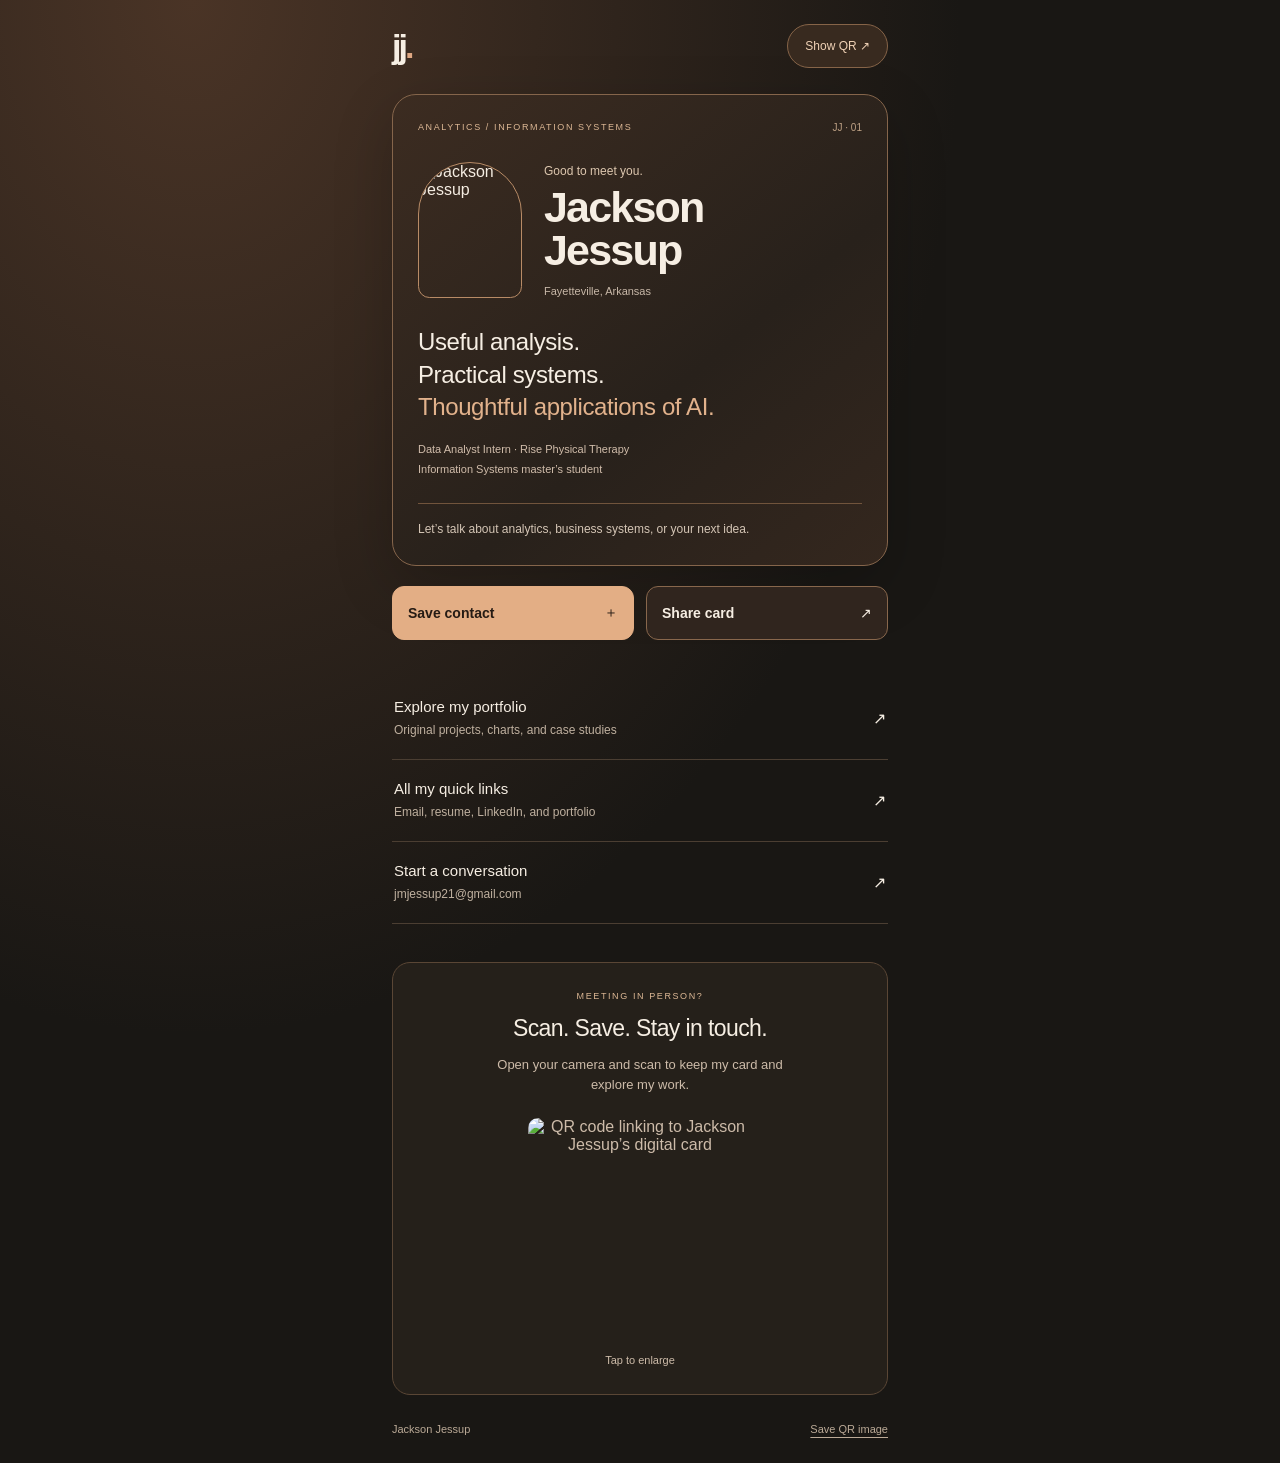
==== card.html @ a0086171 "Publish portfolio, quick links, and digital business card" ====
<!doctype html>
<html lang="en">
<head>
<meta charset="utf-8"><meta name="viewport" content="width=device-width,initial-scale=1,viewport-fit=cover">
<meta name="description" content="Meet Jackson Jessup. Analytics, information systems, and applied AI. Save my contact or explore my work.">
<meta name="theme-color" content="#211e1a"><meta name="apple-mobile-web-app-capable" content="yes"><meta name="apple-mobile-web-app-title" content="Jackson’s card">
<title>Jackson Jessup | Digital business card</title>
<link rel="icon" href="assets/favicon.svg" type="image/svg+xml"><link rel="apple-touch-icon" href="assets/card-icon.png"><link rel="manifest" href="card.webmanifest">
<link rel="stylesheet" href="card.css"><script src="card.js" defer></script>
</head>
<body>
<main>
<header class="mast"><a href="index.html" aria-label="Jackson Jessup portfolio">jj<span>.</span></a><button class="quick-qr" data-open-qr type="button">Show QR ↗</button></header>
<article class="business-card" aria-labelledby="card-name">
  <div class="card-top"><span class="eyebrow">ANALYTICS / INFORMATION SYSTEMS</span><span class="card-number" aria-hidden="true">JJ · 01</span></div>
  <div class="identity"><img src="assets/jackson-jessup-portrait.png" alt="Jackson Jessup" width="1229" height="1280"><div><p class="hello">Good to meet you.</p><h1 id="card-name">Jackson<br>Jessup</h1><p class="location">Fayetteville, Arkansas</p></div></div>
  <p class="statement">Useful analysis.<br>Practical systems.<br><em>Thoughtful applications of AI.</em></p>
  <p class="context">Data Analyst Intern · Rise Physical Therapy<br>Information Systems master’s student</p>
  <div class="card-rule"></div><p class="availability">Let’s talk about analytics, business systems, or your next idea.</p>
</article>
<div class="actions"><a class="button primary" href="assets/Jackson-Jessup.vcf">Save contact <span aria-hidden="true">＋</span></a><button class="button secondary" id="share-card" type="button">Share card <span aria-hidden="true">↗</span></button></div>
<p id="share-status" class="status" role="status"></p>
<nav class="destinations" aria-label="Jackson’s professional links"><a href="index.html#work"><span><strong>Explore my portfolio</strong><small>Original projects, charts, and case studies</small></span><span aria-hidden="true">↗</span></a><a href="links.html"><span><strong>All my quick links</strong><small>Email, resume, LinkedIn, and portfolio</small></span><span aria-hidden="true">↗</span></a><a href="mailto:jmjessup21@gmail.com"><span><strong>Start a conversation</strong><small>jmjessup21@gmail.com</small></span><span aria-hidden="true">↗</span></a></nav>
<section class="scan" aria-labelledby="scan-title"><div><p class="eyebrow">MEETING IN PERSON?</p><h2 id="scan-title">Scan. Save. Stay in touch.</h2><p>Open your camera and scan to keep my card and explore my work.</p></div><button id="show-qr" data-open-qr class="qr-button" aria-label="Enlarge the QR code"><img src="assets/card-qr.svg" width="224" height="224" alt="QR code linking to Jackson Jessup’s digital card"><span>Tap to enlarge</span></button></section>
<footer><span>Jackson Jessup</span><a href="assets/card-qr.png" download="Jackson-Jessup-QR.png">Save QR image</a></footer>
</main>
<dialog id="qr-dialog" aria-labelledby="qr-title"><button id="close-qr" class="close" aria-label="Close enlarged QR code">×</button><p class="eyebrow">JACKSON JESSUP</p><h2 id="qr-title">Let’s connect.</h2><img src="assets/card-qr.svg" width="320" height="320" alt="Scan to open Jackson’s digital business card"><p>Scan with your phone’s camera.<br>Then tap <strong>Save contact.</strong></p><a href="assets/card-qr.png" download="Jackson-Jessup-QR.png">Save this QR image</a></dialog>
</body></html>
---- card.css ----
:root{color-scheme:dark;font-family:Arial,Helvetica,sans-serif;color:#f6eee3;background:#191714;font-synthesis:none}*{box-sizing:border-box}body{margin:0;background:radial-gradient(ellipse at 15% 0,#4a3426 0,transparent 50%);min-height:100svh}a{color:inherit;text-decoration:none}button{font:inherit;cursor:pointer}main{max-width:540px;margin:auto;padding:24px 22px max(28px,env(safe-area-inset-bottom))}.mast{display:flex;align-items:center;justify-content:space-between;margin-bottom:26px}.mast>a{font-size:34px;font-weight:bold;letter-spacing:-3px}.mast>a span{color:#dfa782}.mast>span{color:#baa894;font-size:10px;letter-spacing:1.8px}.business-card{border:1px solid #85654b;background:linear-gradient(140deg,#3c2c21,#28211b 60%,#34271e);border-radius:24px;padding:25px;box-shadow:0 20px 60px #0003}.card-top{display:flex;justify-content:space-between;align-items:center;gap:10px}.eyebrow{font-size:9px;letter-spacing:1.6px;line-height:1.6;color:#ddb895;margin:0}.card-number{font-size:10px;color:#bda084;white-space:nowrap}.identity{display:grid;grid-template-columns:104px 1fr;gap:22px;align-items:center;margin-top:28px}.identity img{width:104px;height:136px;object-fit:cover;object-position:center 28%;border-radius:55px 55px 12px 12px;border:1px solid #b88b66}.hello{font-size:12px;color:#ddc7af;margin:0 0 8px}h1{font-size:43px;letter-spacing:-1.8px;line-height:1.02;margin:0;font-weight:600}.location{font-size:11px;color:#c8b8a8;margin:12px 0 0}.statement{font-size:24px;line-height:1.34;letter-spacing:-.4px;margin:28px 0 17px}.statement em{font-style:normal;color:#e2b28c}.context{font-size:11px;line-height:1.8;color:#d1bdab}.card-rule{height:1px;background:#71543c;margin-top:24px}.availability{font-size:12px;line-height:1.6;color:#d4c5b5;margin:16px 0 0}.actions{display:grid;grid-template-columns:1fr 1fr;gap:12px;margin-top:20px}.button{display:flex;justify-content:space-between;align-items:center;min-height:54px;border:1px solid #88674c;border-radius:12px;padding:15px;font-size:14px;font-weight:bold}.primary{background:#e3ae85;color:#251b14;border-color:#e3ae85}.secondary{background:#30251e;color:#f6eee3}.button:hover{filter:brightness(1.12)}.status{font-size:12px;line-height:1.5;min-height:18px;color:#dfbf9f;margin:10px 0}.destinations{display:grid;gap:0}.destinations>a{display:flex;align-items:center;justify-content:space-between;gap:10px;padding:20px 2px;border-bottom:1px solid #4b3e32;min-height:80px}.destinations strong{display:block;font-size:15px;font-weight:500}.destinations small{display:block;color:#bfb09f;font-size:12px;margin-top:6px;line-height:1.5}.scan{text-align:center;margin-top:38px;padding:26px 18px;background:#25201a;border-radius:18px;border:1px solid #5a4635}h2{font-size:23px;line-height:1.2;letter-spacing:-.6px;font-weight:500;margin:12px 0}.scan p:not(.eyebrow){font-size:13px;line-height:1.6;color:#cdbba9;max-width:290px;margin:12px auto 22px}.qr-button{padding:0;background:none;border:0;color:#cdbba9}.qr-button img{display:block;width:224px;max-width:100%;height:auto;border-radius:10px}.qr-button span{display:block;font-size:11px;margin-top:12px}footer{display:flex;justify-content:space-between;gap:14px;color:#bbaa97;font-size:11px;margin-top:28px}footer a{text-decoration:underline;text-underline-offset:4px}dialog{max-width:min(92vw,420px);width:420px;position:fixed;border:1px solid #937457;border-radius:22px;background:#282019;color:#f6eee3;text-align:center;padding:34px 22px}dialog::backdrop{background:#000c}dialog img{width:100%;height:auto;display:block;border-radius:12px;margin-top:20px}dialog p{line-height:1.6;font-size:14px}dialog>a{text-decoration:underline;font-size:13px}.close{position:absolute;top:8px;right:8px;width:44px;height:44px;border:0;border-radius:50%;background:transparent;color:#eedbc6;font-size:28px}a:focus-visible,button:focus-visible{outline:3px solid #f9dfb7;outline-offset:5px}@media(max-width:360px){main{padding:20px 14px}.business-card{padding:20px}.identity{grid-template-columns:84px 1fr;gap:17px}.identity img{width:84px;height:118px}h1{font-size:37px}.card-number{display:none}.statement{font-size:21px}.button{font-size:12px;padding:13px}}

.quick-qr{color:#efd1b5;background:#382a1f;border:1px solid #866448;border-radius:24px;padding:12px 17px;min-height:44px;font-size:12px}
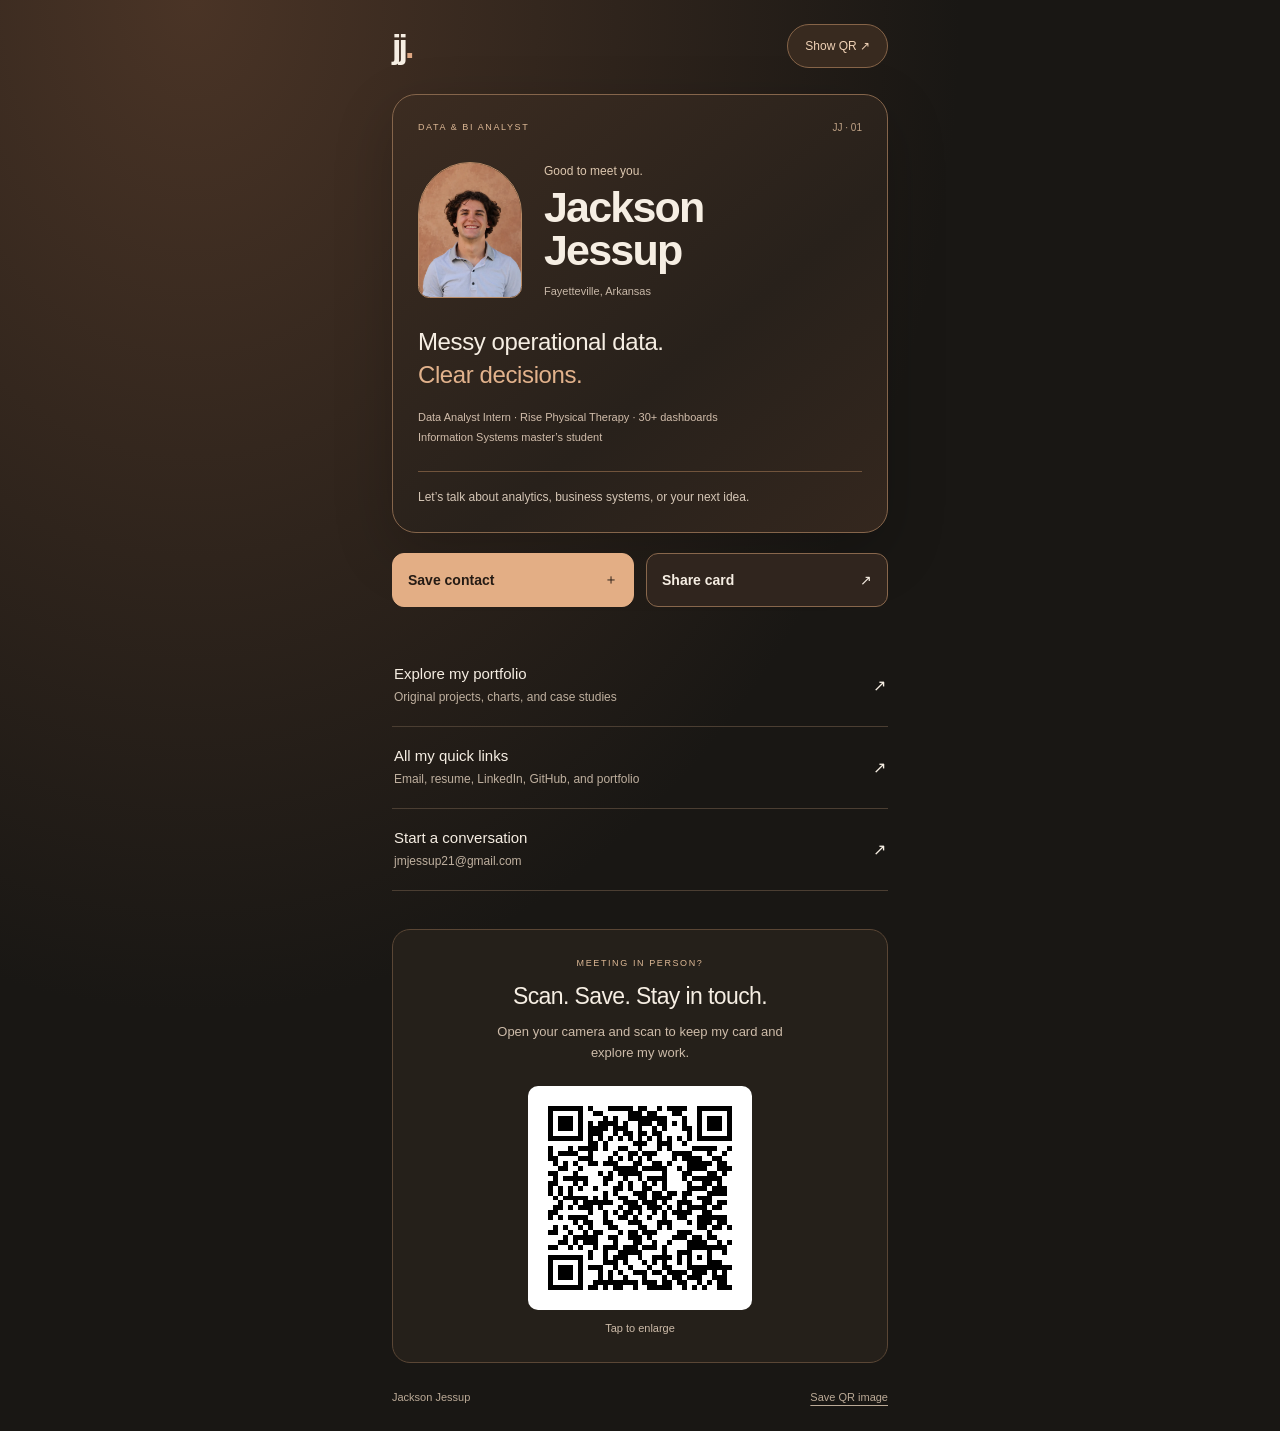
==== commit bc5f5ed4: "Reposition portfolio around results: finding-first cards, one-page resume, social previews - Hero le" ====
--- a/card.html
+++ b/card.html
@@ -5,6 +5,12 @@
 <meta name="description" content="Meet Jackson Jessup. Analytics, information systems, and applied AI. Save my contact or explore my work.">
 <meta name="theme-color" content="#211e1a"><meta name="apple-mobile-web-app-capable" content="yes"><meta name="apple-mobile-web-app-title" content="Jackson’s card">
 <title>Jackson Jessup | Digital business card</title>
+<link rel="canonical" href="https://jmjessup21.github.io/jackson-jessup-portfolio/card.html">
+<meta property="og:type" content="website"><meta property="og:site_name" content="Jackson Jessup">
+<meta property="og:title" content="Jackson Jessup | Digital business card"><meta property="og:description" content="Save my contact or explore my work. Data &amp; BI Analyst, 30+ dashboards shipped.">
+<meta property="og:url" content="https://jmjessup21.github.io/jackson-jessup-portfolio/card.html"><meta property="og:image" content="https://jmjessup21.github.io/jackson-jessup-portfolio/assets/og-image.jpg">
+<meta property="og:image:width" content="1200"><meta property="og:image:height" content="630">
+<meta name="twitter:card" content="summary_large_image">
 <link rel="icon" href="assets/favicon.svg" type="image/svg+xml"><link rel="apple-touch-icon" href="assets/card-icon.png"><link rel="manifest" href="card.webmanifest">
 <link rel="stylesheet" href="card.css"><script src="card.js" defer></script>
 </head>
@@ -12,15 +18,15 @@
 <main>
 <header class="mast"><a href="index.html" aria-label="Jackson Jessup portfolio">jj<span>.</span></a><button class="quick-qr" data-open-qr type="button">Show QR ↗</button></header>
 <article class="business-card" aria-labelledby="card-name">
-  <div class="card-top"><span class="eyebrow">ANALYTICS / INFORMATION SYSTEMS</span><span class="card-number" aria-hidden="true">JJ · 01</span></div>
-  <div class="identity"><img src="assets/jackson-jessup-portrait.png" alt="Jackson Jessup" width="1229" height="1280"><div><p class="hello">Good to meet you.</p><h1 id="card-name">Jackson<br>Jessup</h1><p class="location">Fayetteville, Arkansas</p></div></div>
-  <p class="statement">Useful analysis.<br>Practical systems.<br><em>Thoughtful applications of AI.</em></p>
-  <p class="context">Data Analyst Intern · Rise Physical Therapy<br>Information Systems master’s student</p>
+  <div class="card-top"><span class="eyebrow">DATA &amp; BI ANALYST</span><span class="card-number" aria-hidden="true">JJ · 01</span></div>
+  <div class="identity"><img src="assets/jackson-jessup-portrait-900.webp" alt="Jackson Jessup" width="900" height="937"><div><p class="hello">Good to meet you.</p><h1 id="card-name">Jackson<br>Jessup</h1><p class="location">Fayetteville, Arkansas</p></div></div>
+  <p class="statement">Messy operational data.<br><em>Clear decisions.</em></p>
+  <p class="context">Data Analyst Intern · Rise Physical Therapy · 30+ dashboards<br>Information Systems master’s student</p>
   <div class="card-rule"></div><p class="availability">Let’s talk about analytics, business systems, or your next idea.</p>
 </article>
 <div class="actions"><a class="button primary" href="assets/Jackson-Jessup.vcf">Save contact <span aria-hidden="true">＋</span></a><button class="button secondary" id="share-card" type="button">Share card <span aria-hidden="true">↗</span></button></div>
 <p id="share-status" class="status" role="status"></p>
-<nav class="destinations" aria-label="Jackson’s professional links"><a href="index.html#work"><span><strong>Explore my portfolio</strong><small>Original projects, charts, and case studies</small></span><span aria-hidden="true">↗</span></a><a href="links.html"><span><strong>All my quick links</strong><small>Email, resume, LinkedIn, and portfolio</small></span><span aria-hidden="true">↗</span></a><a href="mailto:jmjessup21@gmail.com"><span><strong>Start a conversation</strong><small>jmjessup21@gmail.com</small></span><span aria-hidden="true">↗</span></a></nav>
+<nav class="destinations" aria-label="Jackson’s professional links"><a href="index.html#work"><span><strong>Explore my portfolio</strong><small>Original projects, charts, and case studies</small></span><span aria-hidden="true">↗</span></a><a href="links.html"><span><strong>All my quick links</strong><small>Email, resume, LinkedIn, GitHub, and portfolio</small></span><span aria-hidden="true">↗</span></a><a href="mailto:jmjessup21@gmail.com"><span><strong>Start a conversation</strong><small>jmjessup21@gmail.com</small></span><span aria-hidden="true">↗</span></a></nav>
 <section class="scan" aria-labelledby="scan-title"><div><p class="eyebrow">MEETING IN PERSON?</p><h2 id="scan-title">Scan. Save. Stay in touch.</h2><p>Open your camera and scan to keep my card and explore my work.</p></div><button id="show-qr" data-open-qr class="qr-button" aria-label="Enlarge the QR code"><img src="assets/card-qr.svg" width="224" height="224" alt="QR code linking to Jackson Jessup’s digital card"><span>Tap to enlarge</span></button></section>
 <footer><span>Jackson Jessup</span><a href="assets/card-qr.png" download="Jackson-Jessup-QR.png">Save QR image</a></footer>
 </main>
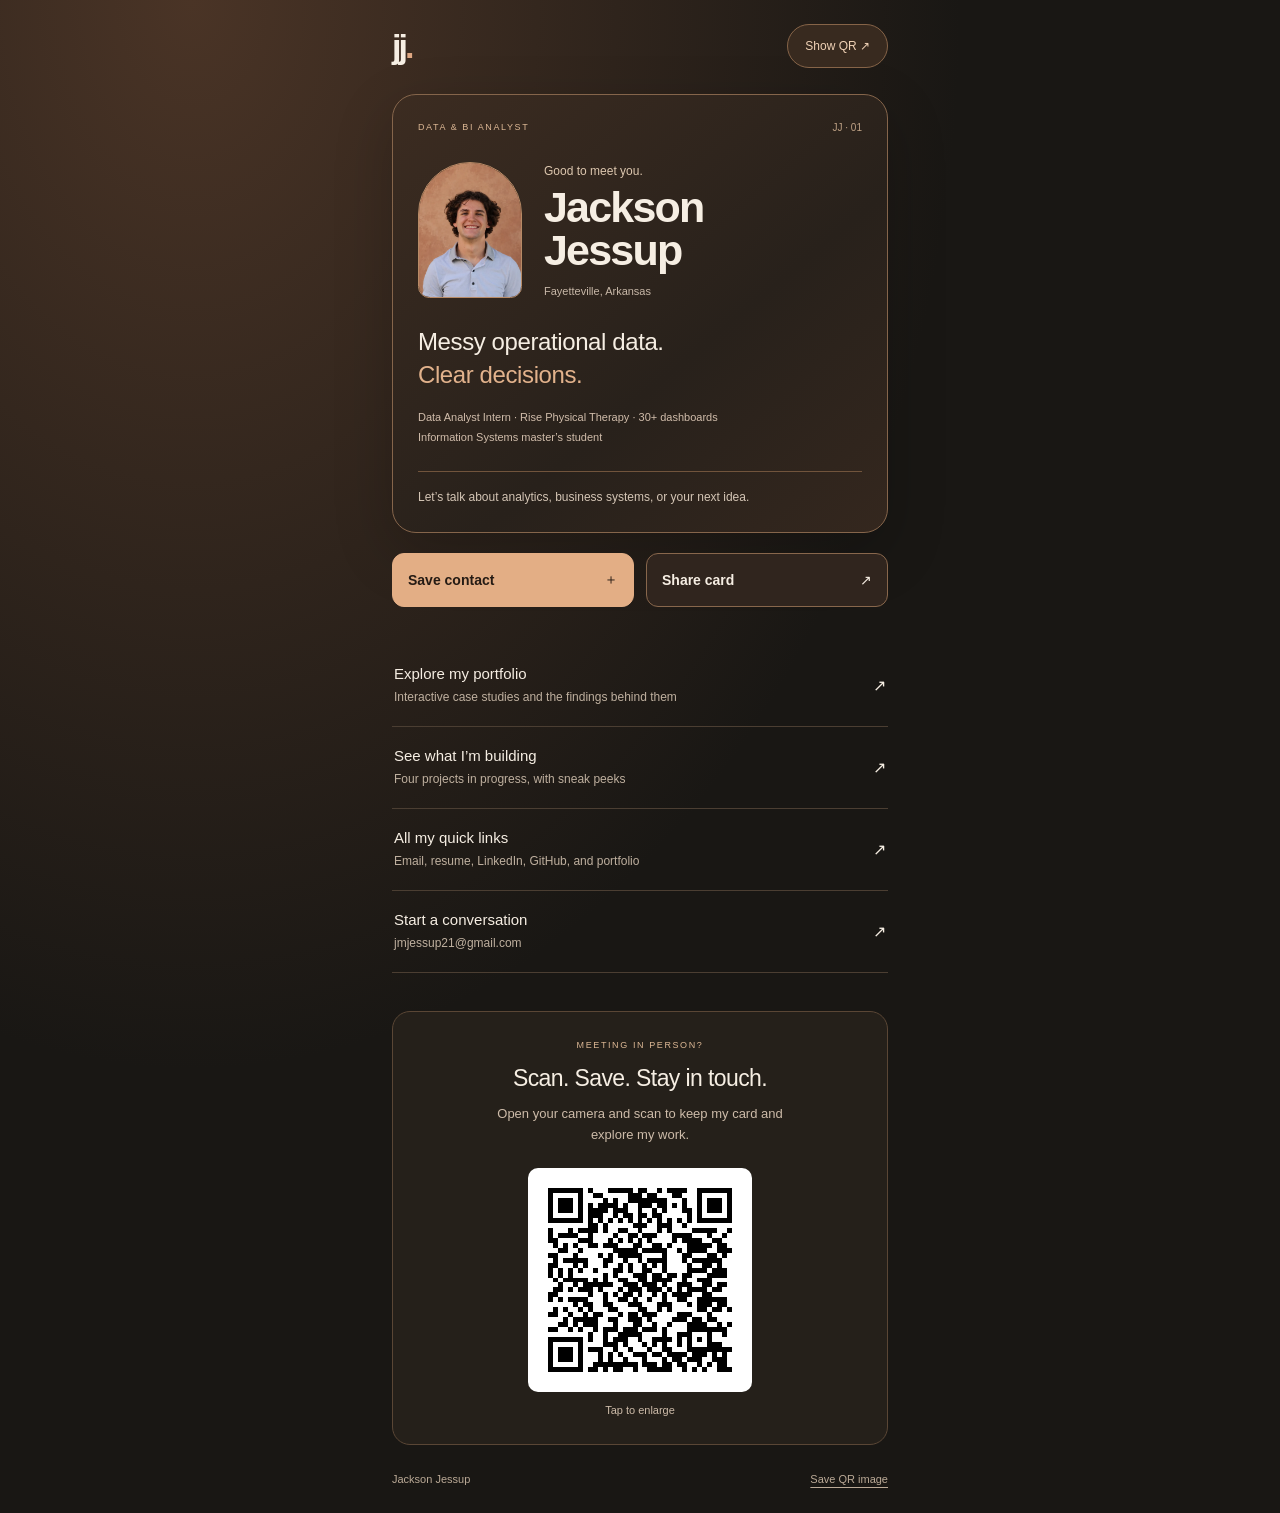
==== commit 16dcc821: "Turn Selected Work into a guided, interactive path - Numbered six-stop story path with a connecting " ====
--- a/card.html
+++ b/card.html
@@ -26,7 +26,7 @@
 </article>
 <div class="actions"><a class="button primary" href="assets/Jackson-Jessup.vcf">Save contact <span aria-hidden="true">＋</span></a><button class="button secondary" id="share-card" type="button">Share card <span aria-hidden="true">↗</span></button></div>
 <p id="share-status" class="status" role="status"></p>
-<nav class="destinations" aria-label="Jackson’s professional links"><a href="index.html#work"><span><strong>Explore my portfolio</strong><small>Original projects, charts, and case studies</small></span><span aria-hidden="true">↗</span></a><a href="links.html"><span><strong>All my quick links</strong><small>Email, resume, LinkedIn, GitHub, and portfolio</small></span><span aria-hidden="true">↗</span></a><a href="mailto:jmjessup21@gmail.com"><span><strong>Start a conversation</strong><small>jmjessup21@gmail.com</small></span><span aria-hidden="true">↗</span></a></nav>
+<nav class="destinations" aria-label="Jackson’s professional links"><a href="index.html#work"><span><strong>Explore my portfolio</strong><small>Interactive case studies and the findings behind them</small></span><span aria-hidden="true">↗</span></a><a href="index.html#in-progress"><span><strong>See what I’m building</strong><small>Four projects in progress, with sneak peeks</small></span><span aria-hidden="true">↗</span></a><a href="links.html"><span><strong>All my quick links</strong><small>Email, resume, LinkedIn, GitHub, and portfolio</small></span><span aria-hidden="true">↗</span></a><a href="mailto:jmjessup21@gmail.com"><span><strong>Start a conversation</strong><small>jmjessup21@gmail.com</small></span><span aria-hidden="true">↗</span></a></nav>
 <section class="scan" aria-labelledby="scan-title"><div><p class="eyebrow">MEETING IN PERSON?</p><h2 id="scan-title">Scan. Save. Stay in touch.</h2><p>Open your camera and scan to keep my card and explore my work.</p></div><button id="show-qr" data-open-qr class="qr-button" aria-label="Enlarge the QR code"><img src="assets/card-qr.svg" width="224" height="224" alt="QR code linking to Jackson Jessup’s digital card"><span>Tap to enlarge</span></button></section>
 <footer><span>Jackson Jessup</span><a href="assets/card-qr.png" download="Jackson-Jessup-QR.png">Save QR image</a></footer>
 </main>
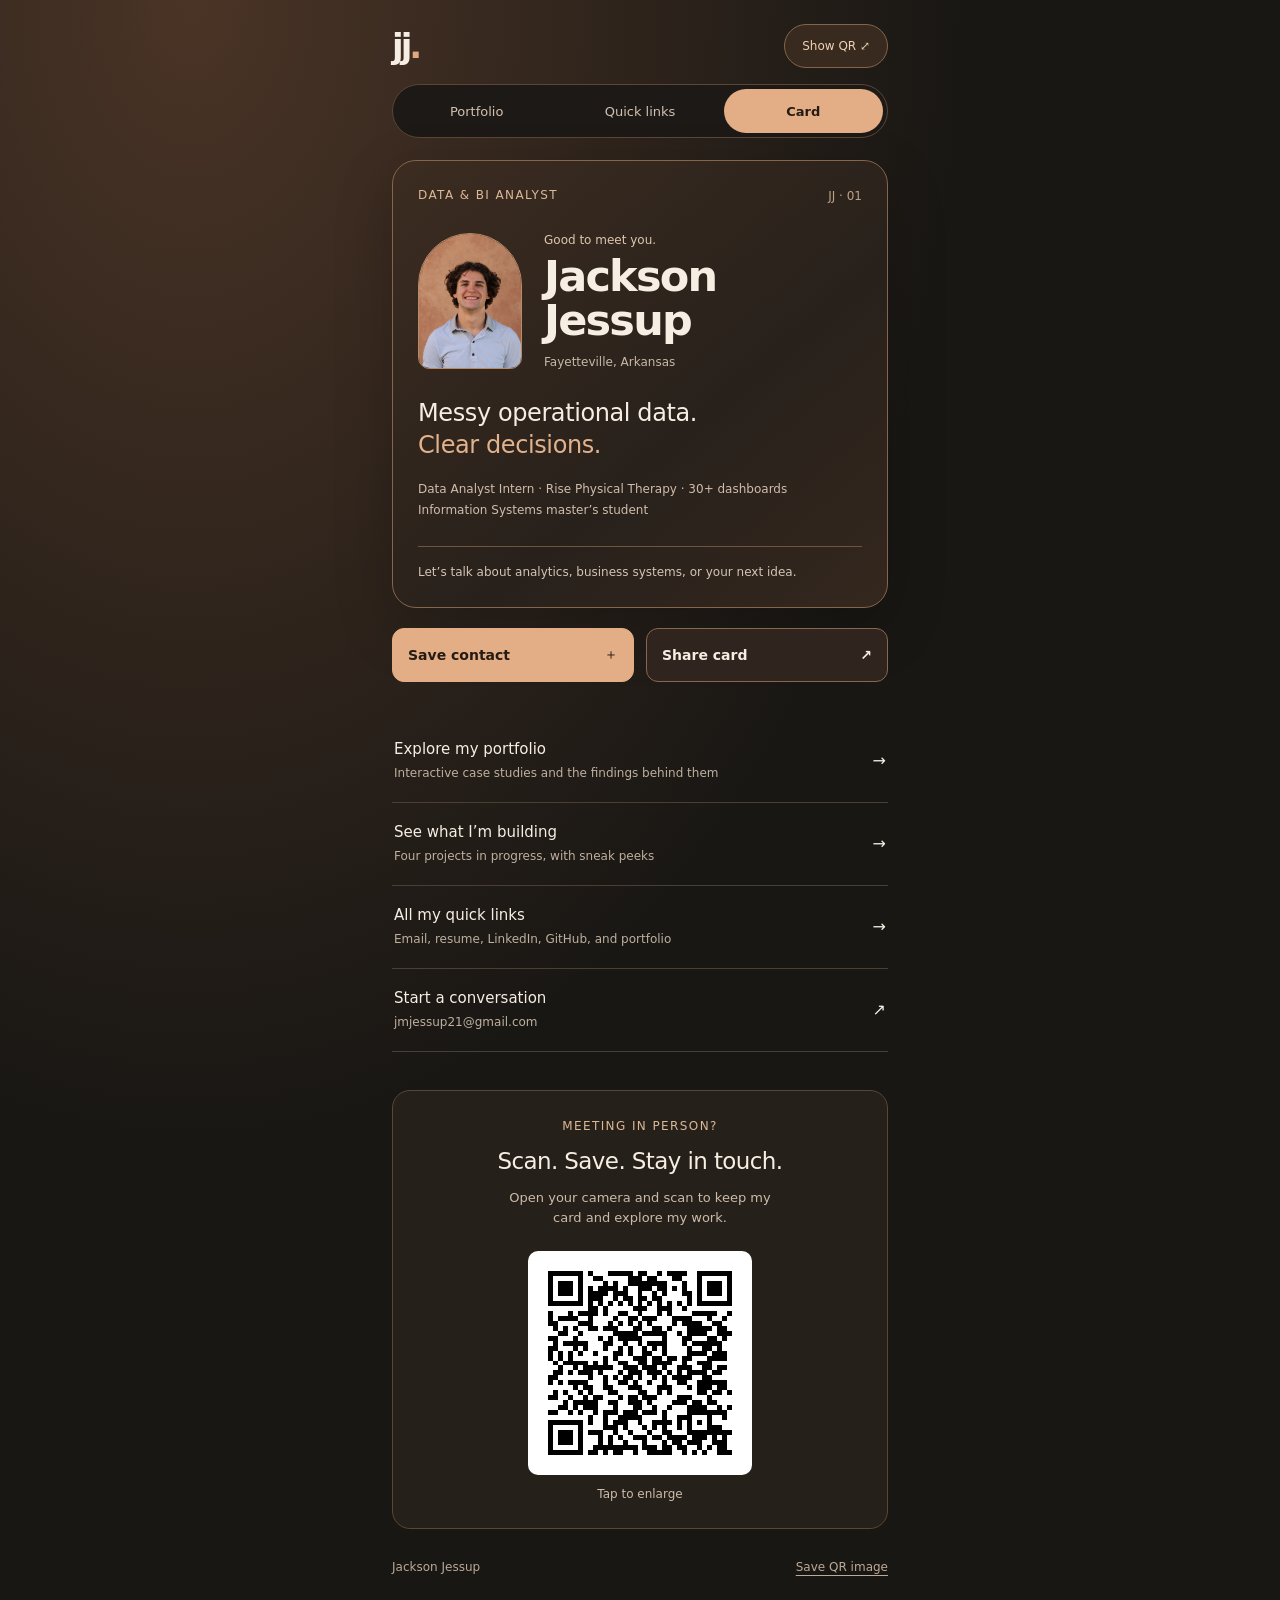
==== commit 9071f4e6: "Publish reviewed portfolio revisions Integrate the current assignment site and Netto review: combine" ====
--- a/card.html
+++ b/card.html
@@ -12,23 +12,24 @@
 <meta property="og:image:width" content="1200"><meta property="og:image:height" content="630">
 <meta name="twitter:card" content="summary_large_image">
 <link rel="icon" href="assets/favicon.svg" type="image/svg+xml"><link rel="apple-touch-icon" href="assets/card-icon.png"><link rel="manifest" href="card.webmanifest">
-<link rel="stylesheet" href="card.css"><script src="card.js" defer></script>
+<link rel="stylesheet" href="card.css?v=3"><script src="card.js" defer></script>
 </head>
 <body>
+<header class="mast"><a href="index.html" aria-label="jj. Jackson Jessup portfolio">jj<span>.</span></a><button class="quick-qr" data-open-qr type="button">Show QR <span aria-hidden="true">⤢</span></button></header>
 <main>
-<header class="mast"><a href="index.html" aria-label="Jackson Jessup portfolio">jj<span>.</span></a><button class="quick-qr" data-open-qr type="button">Show QR ↗</button></header>
+<nav class="page-switch" aria-label="Jackson Jessup pages"><a href="index.html">Portfolio</a><a href="links.html">Quick links</a><a href="card.html" aria-current="page">Card</a></nav>
 <article class="business-card" aria-labelledby="card-name">
   <div class="card-top"><span class="eyebrow">DATA &amp; BI ANALYST</span><span class="card-number" aria-hidden="true">JJ · 01</span></div>
-  <div class="identity"><img src="assets/jackson-jessup-portrait-900.webp" alt="Jackson Jessup" width="900" height="937"><div><p class="hello">Good to meet you.</p><h1 id="card-name">Jackson<br>Jessup</h1><p class="location">Fayetteville, Arkansas</p></div></div>
+  <div class="identity"><img src="assets/jackson-jessup-portrait-900.webp" alt="" width="900" height="937"><div><p class="hello">Good to meet you.</p><h1 id="card-name">Jackson<br>Jessup</h1><p class="location">Fayetteville, Arkansas</p></div></div>
   <p class="statement">Messy operational data.<br><em>Clear decisions.</em></p>
   <p class="context">Data Analyst Intern · Rise Physical Therapy · 30+ dashboards<br>Information Systems master’s student</p>
   <div class="card-rule"></div><p class="availability">Let’s talk about analytics, business systems, or your next idea.</p>
 </article>
 <div class="actions"><a class="button primary" href="assets/Jackson-Jessup.vcf">Save contact <span aria-hidden="true">＋</span></a><button class="button secondary" id="share-card" type="button">Share card <span aria-hidden="true">↗</span></button></div>
 <p id="share-status" class="status" role="status"></p>
-<nav class="destinations" aria-label="Jackson’s professional links"><a href="index.html#work"><span><strong>Explore my portfolio</strong><small>Interactive case studies and the findings behind them</small></span><span aria-hidden="true">↗</span></a><a href="index.html#in-progress"><span><strong>See what I’m building</strong><small>Four projects in progress, with sneak peeks</small></span><span aria-hidden="true">↗</span></a><a href="links.html"><span><strong>All my quick links</strong><small>Email, resume, LinkedIn, GitHub, and portfolio</small></span><span aria-hidden="true">↗</span></a><a href="mailto:jmjessup21@gmail.com"><span><strong>Start a conversation</strong><small>jmjessup21@gmail.com</small></span><span aria-hidden="true">↗</span></a></nav>
-<section class="scan" aria-labelledby="scan-title"><div><p class="eyebrow">MEETING IN PERSON?</p><h2 id="scan-title">Scan. Save. Stay in touch.</h2><p>Open your camera and scan to keep my card and explore my work.</p></div><button id="show-qr" data-open-qr class="qr-button" aria-label="Enlarge the QR code"><img src="assets/card-qr.svg" width="224" height="224" alt="QR code linking to Jackson Jessup’s digital card"><span>Tap to enlarge</span></button></section>
+<nav class="destinations" aria-label="Jackson’s professional links"><a href="index.html#work"><span><strong>Explore my portfolio</strong><small>Interactive case studies and the findings behind them</small></span><span aria-hidden="true">→</span></a><a href="index.html#in-progress"><span><strong>See what I’m building</strong><small>Four projects in progress, with sneak peeks</small></span><span aria-hidden="true">→</span></a><a href="links.html"><span><strong>All my quick links</strong><small>Email, resume, LinkedIn, GitHub, and portfolio</small></span><span aria-hidden="true">→</span></a><a href="mailto:jmjessup21@gmail.com"><span><strong>Start a conversation</strong><small>jmjessup21@gmail.com</small></span><span aria-hidden="true">↗</span></a></nav>
+<section class="scan" aria-labelledby="scan-title"><div><p class="eyebrow">MEETING IN PERSON?</p><h2 id="scan-title">Scan. Save. Stay in touch.</h2><p>Open your camera and scan to keep my card and explore my work.</p></div><button id="show-qr" data-open-qr class="qr-button" aria-label="Tap to enlarge the QR code"><img src="assets/card-qr.svg" width="224" height="224" alt="QR code linking to Jackson Jessup’s digital card"><span>Tap to enlarge</span></button></section>
+</main>
 <footer><span>Jackson Jessup</span><a href="assets/card-qr.png" download="Jackson-Jessup-QR.png">Save QR image</a></footer>
-</main>
 <dialog id="qr-dialog" aria-labelledby="qr-title"><button id="close-qr" class="close" aria-label="Close enlarged QR code">×</button><p class="eyebrow">JACKSON JESSUP</p><h2 id="qr-title">Let’s connect.</h2><img src="assets/card-qr.svg" width="320" height="320" alt="Scan to open Jackson’s digital business card"><p>Scan with your phone’s camera.<br>Then tap <strong>Save contact.</strong></p><a href="assets/card-qr.png" download="Jackson-Jessup-QR.png">Save this QR image</a></dialog>
 </body></html>
--- a/card.css
+++ b/card.css
@@ -1,3 +1,22 @@
-:root{color-scheme:dark;font-family:Arial,Helvetica,sans-serif;color:#f6eee3;background:#191714;font-synthesis:none}*{box-sizing:border-box}body{margin:0;background:radial-gradient(ellipse at 15% 0,#4a3426 0,transparent 50%);min-height:100svh}a{color:inherit;text-decoration:none}button{font:inherit;cursor:pointer}main{max-width:540px;margin:auto;padding:24px 22px max(28px,env(safe-area-inset-bottom))}.mast{display:flex;align-items:center;justify-content:space-between;margin-bottom:26px}.mast>a{font-size:34px;font-weight:bold;letter-spacing:-3px}.mast>a span{color:#dfa782}.mast>span{color:#baa894;font-size:10px;letter-spacing:1.8px}.business-card{border:1px solid #85654b;background:linear-gradient(140deg,#3c2c21,#28211b 60%,#34271e);border-radius:24px;padding:25px;box-shadow:0 20px 60px #0003}.card-top{display:flex;justify-content:space-between;align-items:center;gap:10px}.eyebrow{font-size:9px;letter-spacing:1.6px;line-height:1.6;color:#ddb895;margin:0}.card-number{font-size:10px;color:#bda084;white-space:nowrap}.identity{display:grid;grid-template-columns:104px 1fr;gap:22px;align-items:center;margin-top:28px}.identity img{width:104px;height:136px;object-fit:cover;object-position:center 28%;border-radius:55px 55px 12px 12px;border:1px solid #b88b66}.hello{font-size:12px;color:#ddc7af;margin:0 0 8px}h1{font-size:43px;letter-spacing:-1.8px;line-height:1.02;margin:0;font-weight:600}.location{font-size:11px;color:#c8b8a8;margin:12px 0 0}.statement{font-size:24px;line-height:1.34;letter-spacing:-.4px;margin:28px 0 17px}.statement em{font-style:normal;color:#e2b28c}.context{font-size:11px;line-height:1.8;color:#d1bdab}.card-rule{height:1px;background:#71543c;margin-top:24px}.availability{font-size:12px;line-height:1.6;color:#d4c5b5;margin:16px 0 0}.actions{display:grid;grid-template-columns:1fr 1fr;gap:12px;margin-top:20px}.button{display:flex;justify-content:space-between;align-items:center;min-height:54px;border:1px solid #88674c;border-radius:12px;padding:15px;font-size:14px;font-weight:bold}.primary{background:#e3ae85;color:#251b14;border-color:#e3ae85}.secondary{background:#30251e;color:#f6eee3}.button:hover{filter:brightness(1.12)}.status{font-size:12px;line-height:1.5;min-height:18px;color:#dfbf9f;margin:10px 0}.destinations{display:grid;gap:0}.destinations>a{display:flex;align-items:center;justify-content:space-between;gap:10px;padding:20px 2px;border-bottom:1px solid #4b3e32;min-height:80px}.destinations strong{display:block;font-size:15px;font-weight:500}.destinations small{display:block;color:#bfb09f;font-size:12px;margin-top:6px;line-height:1.5}.scan{text-align:center;margin-top:38px;padding:26px 18px;background:#25201a;border-radius:18px;border:1px solid #5a4635}h2{font-size:23px;line-height:1.2;letter-spacing:-.6px;font-weight:500;margin:12px 0}.scan p:not(.eyebrow){font-size:13px;line-height:1.6;color:#cdbba9;max-width:290px;margin:12px auto 22px}.qr-button{padding:0;background:none;border:0;color:#cdbba9}.qr-button img{display:block;width:224px;max-width:100%;height:auto;border-radius:10px}.qr-button span{display:block;font-size:11px;margin-top:12px}footer{display:flex;justify-content:space-between;gap:14px;color:#bbaa97;font-size:11px;margin-top:28px}footer a{text-decoration:underline;text-underline-offset:4px}dialog{max-width:min(92vw,420px);width:420px;position:fixed;border:1px solid #937457;border-radius:22px;background:#282019;color:#f6eee3;text-align:center;padding:34px 22px}dialog::backdrop{background:#000c}dialog img{width:100%;height:auto;display:block;border-radius:12px;margin-top:20px}dialog p{line-height:1.6;font-size:14px}dialog>a{text-decoration:underline;font-size:13px}.close{position:absolute;top:8px;right:8px;width:44px;height:44px;border:0;border-radius:50%;background:transparent;color:#eedbc6;font-size:28px}a:focus-visible,button:focus-visible{outline:3px solid #f9dfb7;outline-offset:5px}@media(max-width:360px){main{padding:20px 14px}.business-card{padding:20px}.identity{grid-template-columns:84px 1fr;gap:17px}.identity img{width:84px;height:118px}h1{font-size:37px}.card-number{display:none}.statement{font-size:21px}.button{font-size:12px;padding:13px}}
+:root{color-scheme:dark;font-family:ui-sans-serif,system-ui,-apple-system,"Segoe UI",Roboto,"Helvetica Neue",Arial,sans-serif;color:#f6eee3;background:#191714;font-synthesis:none}*{box-sizing:border-box}body{margin:0;background:radial-gradient(ellipse at 15% 0,#4a3426 0,transparent 50%);min-height:100svh}a{color:inherit;text-decoration:none}button{font:inherit;cursor:pointer}main{max-width:540px;margin:auto;padding:24px 22px max(28px,env(safe-area-inset-bottom))}.mast{display:flex;align-items:center;justify-content:space-between;margin-bottom:16px}.mast>a{font-size:34px;font-weight:bold;letter-spacing:-3px}.mast>a span{color:#dfa782}.mast>span{color:#baa894;font-size:12px;letter-spacing:1.8px}.business-card{border:1px solid #85654b;background:linear-gradient(140deg,#3c2c21,#28211b 60%,#34271e);border-radius:24px;padding:25px;box-shadow:0 20px 60px #0003}.card-top{display:flex;justify-content:space-between;align-items:center;gap:10px}.eyebrow{font-size:12px;letter-spacing:1.4px;line-height:1.6;color:#ddb895;margin:0}.card-number{font-size:12px;color:#bda084;white-space:nowrap}.identity{display:grid;grid-template-columns:104px 1fr;gap:22px;align-items:center;margin-top:28px}.identity img{width:104px;height:136px;object-fit:cover;object-position:center 28%;border-radius:55px 55px 12px 12px;border:1px solid #b88b66}.hello{font-size:12px;color:#ddc7af;margin:0 0 8px}h1{font-size:clamp(34px,10.5vw,43px);letter-spacing:-1.8px;line-height:1.02;margin:0;font-weight:600}.location{font-size:12px;color:#c8b8a8;margin:12px 0 0}.statement{font-size:24px;line-height:1.34;letter-spacing:-.4px;margin:28px 0 17px}.statement em{font-style:normal;color:#e2b28c}.context{font-size:12px;line-height:1.8;color:#d1bdab}.card-rule{height:1px;background:#71543c;margin-top:24px}.availability{font-size:12px;line-height:1.6;color:#d4c5b5;margin:16px 0 0}.actions{display:grid;grid-template-columns:1fr 1fr;gap:12px;margin-top:20px}.button{display:flex;justify-content:space-between;align-items:center;min-height:54px;border:1px solid #88674c;border-radius:12px;padding:15px;font-size:14px;font-weight:bold}.primary{background:#e3ae85;color:#251b14;border-color:#e3ae85}.secondary{background:#30251e;color:#f6eee3}.button:hover{filter:brightness(1.12)}.status{font-size:12px;line-height:1.5;min-height:18px;color:#dfbf9f;margin:10px 0}.destinations{display:grid;gap:0}.destinations>a{display:flex;align-items:center;justify-content:space-between;gap:10px;padding:20px 2px;border-bottom:1px solid #4b3e32;min-height:80px}.destinations strong{display:block;font-size:15px;font-weight:500}.destinations small{display:block;color:#bfb09f;font-size:12px;margin-top:6px;line-height:1.5}.scan{text-align:center;margin-top:38px;padding:26px 18px;background:#25201a;border-radius:18px;border:1px solid #5a4635}h2{font-size:23px;line-height:1.2;letter-spacing:-.6px;font-weight:500;margin:12px 0}.scan p:not(.eyebrow){font-size:13px;line-height:1.6;color:#cdbba9;max-width:290px;margin:12px auto 22px}.qr-button{padding:0;background:none;border:0;color:#cdbba9}.qr-button img{display:block;width:224px;max-width:100%;height:auto;border-radius:10px}.qr-button span{display:block;font-size:12px;margin-top:12px}footer{display:flex;justify-content:space-between;gap:14px;color:#bbaa97;font-size:12px;margin-top:28px}footer a{text-decoration:underline;text-underline-offset:4px}dialog{max-width:min(92vw,420px);width:420px;position:fixed;border:1px solid #937457;border-radius:22px;background:#282019;color:#f6eee3;text-align:center;padding:34px 22px}dialog::backdrop{background:#000c}dialog img{width:100%;height:auto;display:block;border-radius:12px;margin-top:20px}dialog p{line-height:1.6;font-size:14px}dialog>a{text-decoration:underline;font-size:13px}.close{position:absolute;top:8px;right:8px;width:44px;height:44px;border:0;border-radius:50%;background:transparent;color:#eedbc6;font-size:28px}a:focus-visible,button:focus-visible{outline:3px solid #f9dfb7;outline-offset:5px}@media(max-width:360px){main{padding:20px 14px}.business-card{padding:20px}.identity{grid-template-columns:84px 1fr;gap:17px}.identity img{width:84px;height:118px}h1{font-size:37px}.card-number{display:none}.statement{font-size:21px}.button{font-size:12px;padding:13px}}
 
 .quick-qr{color:#efd1b5;background:#382a1f;border:1px solid #866448;border-radius:24px;padding:12px 17px;min-height:44px;font-size:12px}
+
+/* Shared page switcher: Portfolio · Quick links · Card */
+.page-switch{display:grid;grid-template-columns:repeat(3,1fr);gap:4px;padding:4px;margin:0 0 22px;border:1px solid #5a4635;border-radius:999px;background:#1c1916}
+.page-switch a{display:grid;place-items:center;min-height:44px;border-radius:999px;font-size:13px;color:#d2c1b0}
+.page-switch a:hover{color:#f6eee3;background:#2c2621}
+.page-switch a[aria-current="page"]{background:#e3ae85;color:#251b14;font-weight:bold}
+@media(max-width:360px){.eyebrow{letter-spacing:1px}.page-switch a{font-size:12px}}
+@media(prefers-reduced-motion:reduce){*{transition:none!important;animation:none!important}}
+
+/* Review fixes (2026-09-29). */
+/* P3-12: header.mast and footer sit outside <main>; keep them in the same 540px column. */
+.mast,body>footer{max-width:540px;margin-left:auto;margin-right:auto;padding-left:22px;padding-right:22px}
+.mast{padding-top:24px}
+main{padding-top:0;padding-bottom:0}
+body>footer{margin-top:16px;padding-bottom:max(18px,env(safe-area-inset-bottom));align-items:center}
+/* P2-6: tap targets. */
+.mast>a{display:inline-flex;align-items:center;min-width:44px;min-height:44px}
+footer a{display:inline-flex;align-items:center;min-height:44px}
+@media(max-width:360px){.mast,body>footer{padding-left:14px;padding-right:14px}.mast{padding-top:20px}main{padding-top:0;padding-bottom:0}body>footer{padding-bottom:max(10px,env(safe-area-inset-bottom))}}
